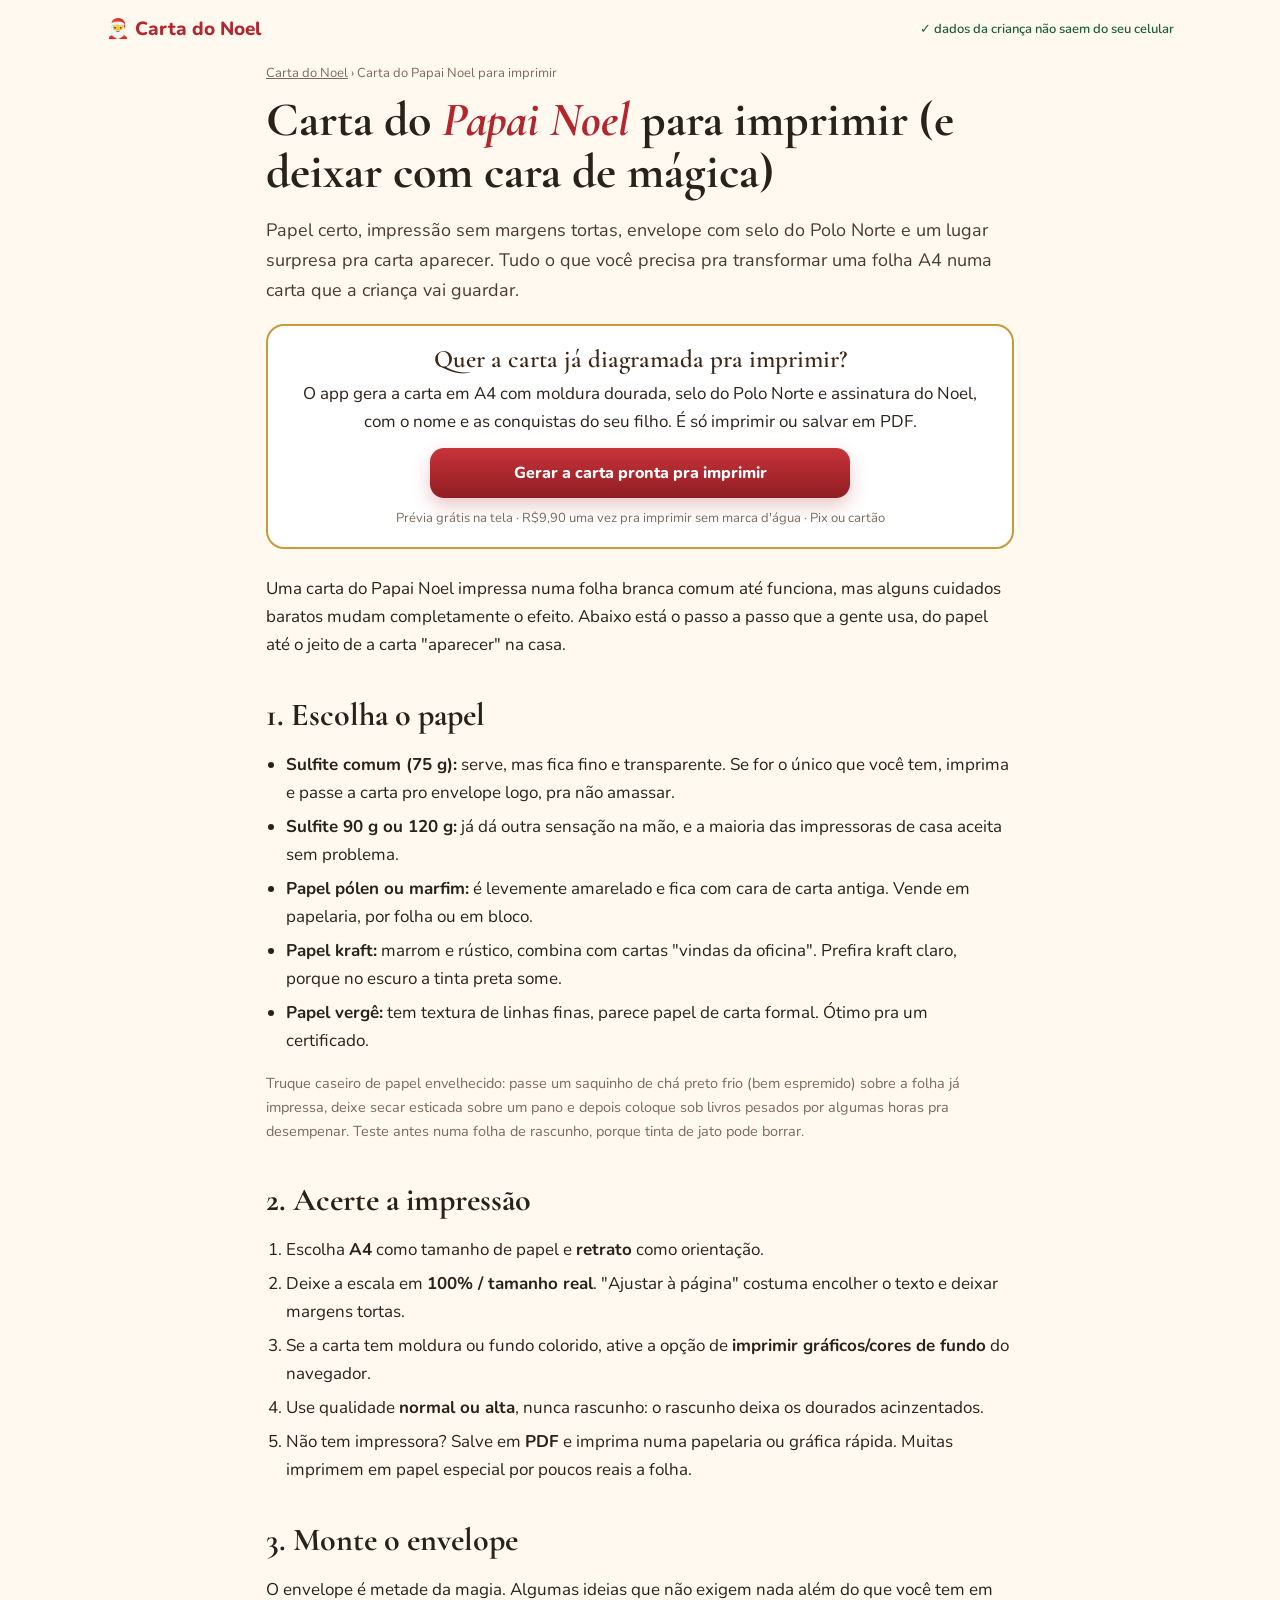
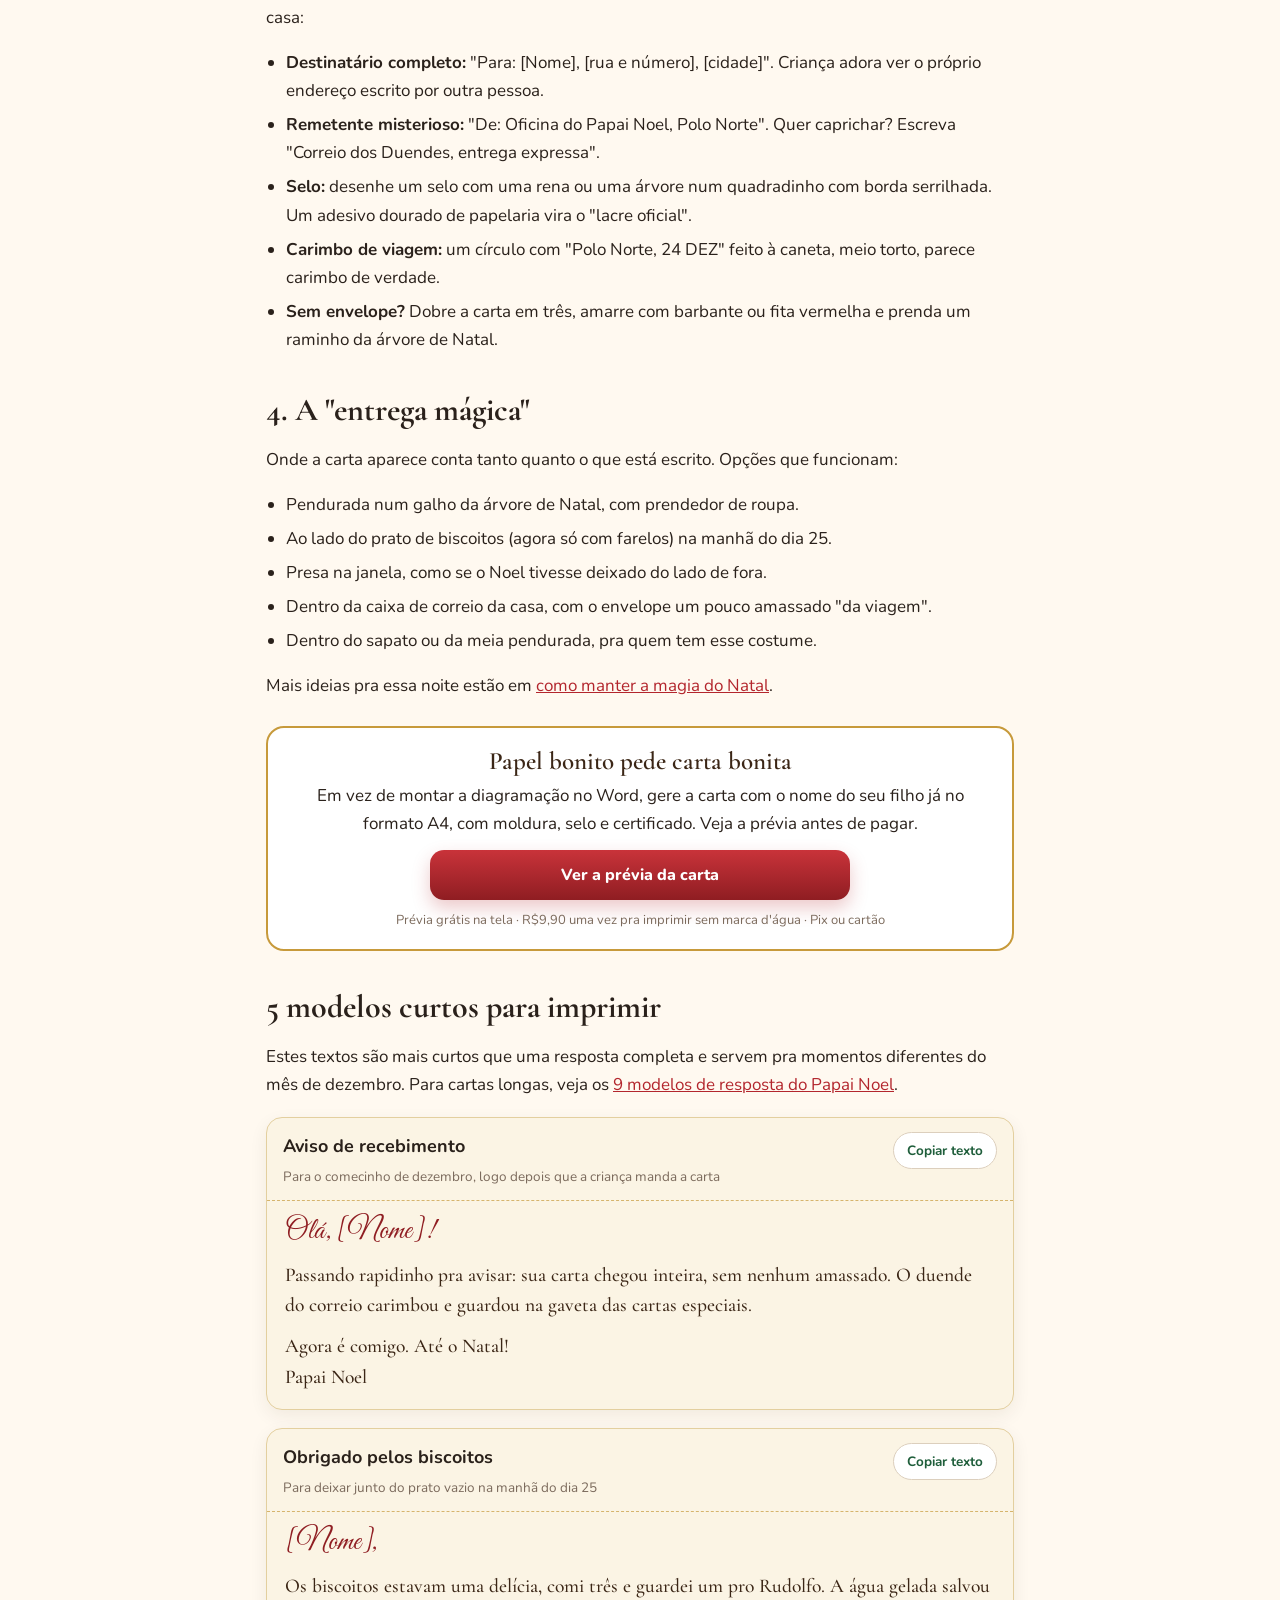
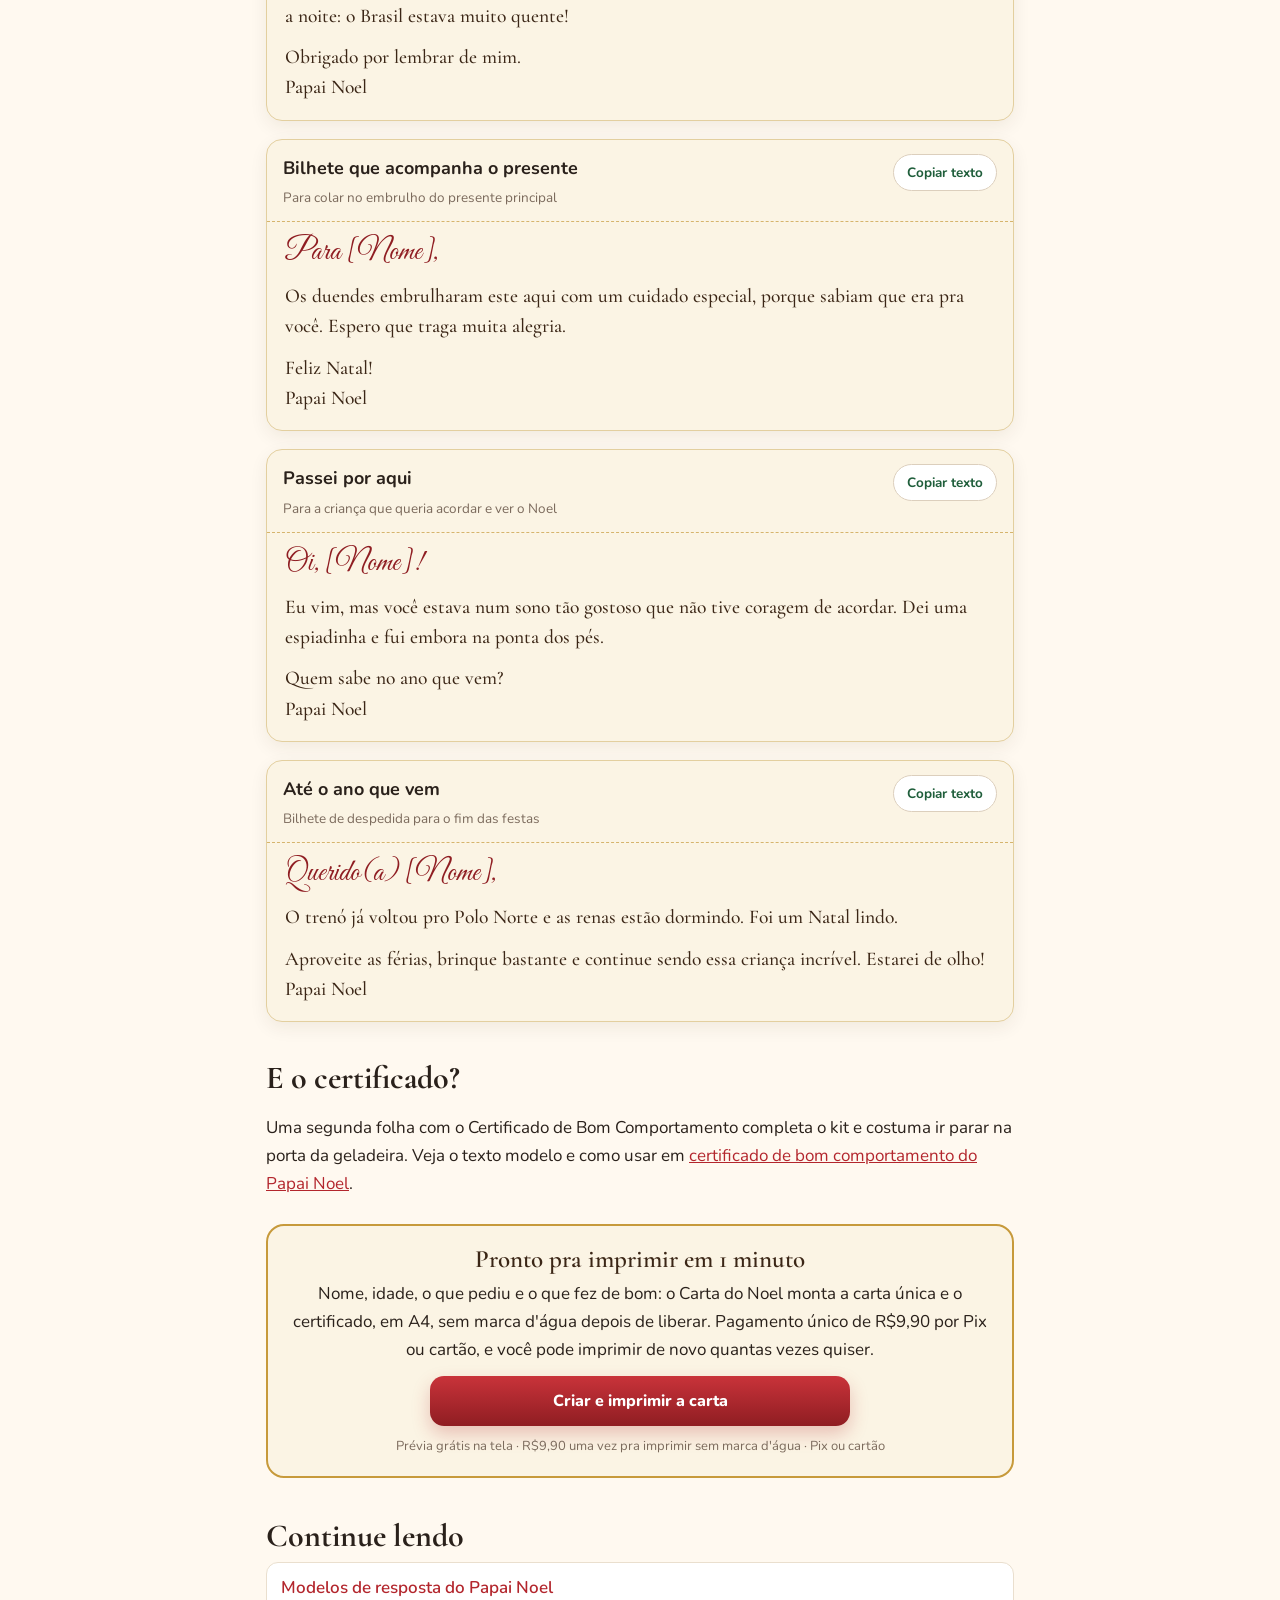
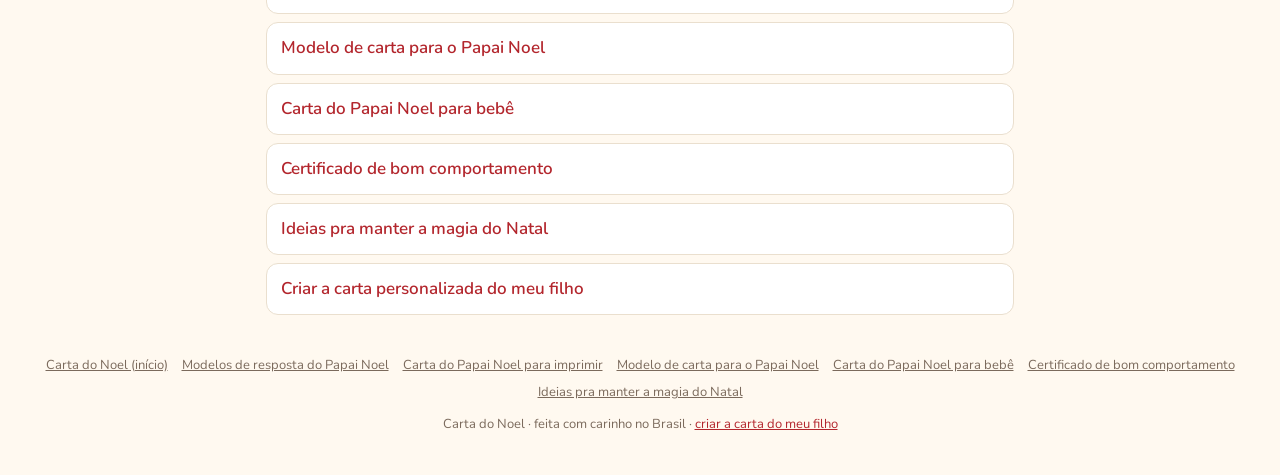
==== carta-do-papai-noel-para-imprimir/index.html @ 9a65ba03 "Squad P0: prévia legível no celular (tela cheia), exemplo antes de preencher, modo 'manhã do dia 25'" ====
<!doctype html>
<html lang="pt-BR">
<head>
<meta charset="utf-8">
<meta name="viewport" content="width=device-width,initial-scale=1">
<title>Carta do Papai Noel para Imprimir: guia e 5 modelos</title>
<meta name="description" content="Como imprimir a carta do Papai Noel bonita: papel, configurações, envelope com selo e a entrega mágica. Com 5 modelos curtos prontos para copiar.">
<link rel="canonical" href="https://giogas-pm.github.io/carta-noel/carta-do-papai-noel-para-imprimir/">
<meta property="og:title" content="Carta do Papai Noel para Imprimir: guia e 5 modelos">
<meta property="og:description" content="Como imprimir a carta do Papai Noel bonita: papel, configurações, envelope com selo e a entrega mágica. Com 5 modelos curtos prontos para copiar.">
<meta property="og:type" content="article">
<meta property="og:url" content="https://giogas-pm.github.io/carta-noel/carta-do-papai-noel-para-imprimir/">
<meta property="og:locale" content="pt_BR">
<link rel="icon" href="data:image/svg+xml,%3Csvg xmlns='http://www.w3.org/2000/svg' viewBox='0 0 100 100'%3E%3Ctext y='.9em' font-size='90'%3E🎅%3C/text%3E%3C/svg%3E">
<link rel="preconnect" href="https://fonts.googleapis.com"><link rel="preconnect" href="https://fonts.gstatic.com" crossorigin>
<link href="https://fonts.googleapis.com/css2?family=Cormorant+Garamond:ital,wght@0,500;0,600;1,500&family=Great+Vibes&family=Nunito:wght@400;600;800&display=swap" rel="stylesheet">
<style>
  :root{--red:#b3262d;--red2:#8f1d22;--green:#1f5e3b;--gold:#c79a3b;--ink:#3b2616;--paper:#fbf4e4;--bg:#fff9f0;--muted:#7b6a5c;--line:#eadfce}
  *{box-sizing:border-box}
  html{-webkit-text-size-adjust:100%}
  body{margin:0;font-family:Nunito,system-ui,sans-serif;background:var(--bg);color:#2a211b;line-height:1.65;font-size:17px}
  a{color:var(--red)}
  header{display:flex;align-items:center;justify-content:space-between;flex-wrap:wrap;gap:6px;padding:14px 16px;max-width:1100px;margin:0 auto}
  .logo{font-weight:800;font-size:19px;color:var(--red);text-decoration:none}
  .trust{font-size:13px;color:var(--green);font-weight:600}
  .wrap{max-width:780px;margin:0 auto;padding:0 16px}
  .crumbs{font-size:13px;color:var(--muted);margin:4px 0 0}
  .crumbs a{color:var(--muted)}
  h1{font-family:'Cormorant Garamond',serif;font-size:clamp(32px,7vw,48px);line-height:1.08;margin:10px 0 12px}
  h1 em{color:var(--red);font-style:italic}
  .lead{font-size:18px;color:#4a3b30}
  h2{font-family:'Cormorant Garamond',serif;font-size:clamp(26px,5vw,32px);line-height:1.15;margin:38px 0 8px}
  h3{font-size:18px;margin:0}
  .toc{background:#fff;border:1px solid var(--line);border-radius:16px;padding:12px 18px;margin:18px 0;font-size:15.5px}
  .toc b{display:block;margin-bottom:4px}
  .toc ol{margin:0;padding-left:20px}
  .card{background:#fff;border:1px solid var(--line);border-radius:16px;padding:14px 18px;margin:12px 0}
  ul.tips,ol.tips{padding-left:20px}
  ul.tips li,ol.tips li{margin:6px 0}
  .modelo{background:var(--paper);border:1px solid #e3cf9f;border-radius:16px;margin:18px 0;overflow:hidden;box-shadow:0 6px 18px rgba(60,40,20,.07)}
  .mh{display:flex;align-items:flex-start;justify-content:space-between;gap:10px;padding:14px 16px 10px;border-bottom:1px dashed rgba(199,154,59,.7)}
  .mh .sub{font-size:13.5px;color:var(--muted)}
  .copy{flex:none;border:1px solid #dccfbd;background:#fff;border-radius:999px;padding:8px 13px;font:700 13.5px Nunito,sans-serif;cursor:pointer;color:var(--green)}
  .copy.ok{background:var(--green);color:#fff;border-color:var(--green)}
  .txt{padding:12px 18px 6px;color:var(--ink);font:500 19.5px/1.55 'Cormorant Garamond',serif}
  .txt p{margin:0 0 11px}
  .txt p:first-child{font-family:'Great Vibes',cursive;font-size:30px;color:var(--red2);line-height:1.2}
  .btn{display:inline-block;border:0;border-radius:14px;padding:14px 20px;font:800 16px Nunito,sans-serif;cursor:pointer;text-decoration:none;text-align:center}
  .btn-red{background:linear-gradient(180deg,#c9333a,var(--red2));color:#fff;box-shadow:0 8px 18px rgba(179,38,45,.25)}
  .cta{background:#fff;border:2px solid var(--gold);border-radius:18px;padding:18px;margin:26px 0;text-align:center}
  .cta .ct{font-family:'Cormorant Garamond',serif;font-size:25px;font-weight:600;line-height:1.2;margin:0 0 6px;color:var(--ink)}
  .cta p{margin:0 0 12px}
  .cta .btn{width:100%;max-width:420px}
  .cta-top{margin-top:16px}
  .cta-end{background:var(--paper)}
  .price{font-size:13px;color:var(--muted);margin:10px 0 0!important}
  .note{font-size:14.5px;color:var(--muted)}
  .rel{margin:40px 0 10px}
  .rel ul{list-style:none;padding:0;margin:0;display:grid;gap:8px}
  .rel li a{display:block;background:#fff;border:1px solid var(--line);border-radius:12px;padding:11px 14px;text-decoration:none;font-weight:600}
  footer{text-align:center;color:var(--muted);font-size:13px;padding:30px 16px 40px}
  footer nav{display:flex;flex-wrap:wrap;justify-content:center;gap:6px 14px;margin-bottom:10px}
  footer nav a{color:var(--muted)}
  .toast{position:fixed;left:50%;bottom:22px;transform:translateX(-50%);background:#2a211b;color:#fff;padding:10px 16px;border-radius:12px;font-size:14px;opacity:0;transition:.25s;pointer-events:none;z-index:9;max-width:90vw;text-align:center}
  .toast.show{opacity:1}
</style>
<script type="application/ld+json">{"@context": "https://schema.org", "@type": "BreadcrumbList", "itemListElement": [{"@type": "ListItem", "position": 1, "name": "Carta do Noel", "item": "https://giogas-pm.github.io/carta-noel/"}, {"@type": "ListItem", "position": 2, "name": "Carta do Papai Noel para imprimir", "item": "https://giogas-pm.github.io/carta-noel/carta-do-papai-noel-para-imprimir/"}]}</script>
</head>
<body>
<header><a class="logo" href="/carta-noel/">🎅 Carta do Noel</a><span class="trust">✓ dados da criança não saem do seu celular</span></header>
<main class="wrap">
<nav class="crumbs" aria-label="Você está em"><a href="/carta-noel/">Carta do Noel</a> › Carta do Papai Noel para imprimir</nav>
<h1>Carta do <em>Papai Noel</em> para imprimir (e deixar com cara de mágica)</h1>
<p class="lead">Papel certo, impressão sem margens tortas, envelope com selo do Polo Norte e um lugar surpresa pra carta aparecer. Tudo o que você precisa pra transformar uma folha A4 numa carta que a criança vai guardar.</p>
<aside class="cta cta-top">
  <p class="ct">Quer a carta já diagramada pra imprimir?</p>
  <p>O app gera a carta em A4 com moldura dourada, selo do Polo Norte e assinatura do Noel, com o nome e as conquistas do seu filho. É só imprimir ou salvar em PDF.</p>
  <a class="btn btn-red" href="/carta-noel/?src=seo" data-cta="top">Gerar a carta pronta pra imprimir</a>
  <p class="price">Prévia grátis na tela · R$9,90 uma vez pra imprimir sem marca d'água · Pix ou cartão</p>
</aside>

<p>Uma carta do Papai Noel impressa numa folha branca comum até funciona, mas alguns cuidados baratos mudam completamente o efeito. Abaixo está o passo a passo que a gente usa, do papel até o jeito de a carta "aparecer" na casa.</p>

<h2>1. Escolha o papel</h2>
<ul class="tips">
<li><b>Sulfite comum (75 g):</b> serve, mas fica fino e transparente. Se for o único que você tem, imprima e passe a carta pro envelope logo, pra não amassar.</li>
<li><b>Sulfite 90 g ou 120 g:</b> já dá outra sensação na mão, e a maioria das impressoras de casa aceita sem problema.</li>
<li><b>Papel pólen ou marfim:</b> é levemente amarelado e fica com cara de carta antiga. Vende em papelaria, por folha ou em bloco.</li>
<li><b>Papel kraft:</b> marrom e rústico, combina com cartas "vindas da oficina". Prefira kraft claro, porque no escuro a tinta preta some.</li>
<li><b>Papel vergê:</b> tem textura de linhas finas, parece papel de carta formal. Ótimo pra um certificado.</li>
</ul>
<p class="note">Truque caseiro de papel envelhecido: passe um saquinho de chá preto frio (bem espremido) sobre a folha já impressa, deixe secar esticada sobre um pano e depois coloque sob livros pesados por algumas horas pra desempenar. Teste antes numa folha de rascunho, porque tinta de jato pode borrar.</p>

<h2>2. Acerte a impressão</h2>
<ol class="tips">
<li>Escolha <b>A4</b> como tamanho de papel e <b>retrato</b> como orientação.</li>
<li>Deixe a escala em <b>100% / tamanho real</b>. "Ajustar à página" costuma encolher o texto e deixar margens tortas.</li>
<li>Se a carta tem moldura ou fundo colorido, ative a opção de <b>imprimir gráficos/cores de fundo</b> do navegador.</li>
<li>Use qualidade <b>normal ou alta</b>, nunca rascunho: o rascunho deixa os dourados acinzentados.</li>
<li>Não tem impressora? Salve em <b>PDF</b> e imprima numa papelaria ou gráfica rápida. Muitas imprimem em papel especial por poucos reais a folha.</li>
</ol>

<h2>3. Monte o envelope</h2>
<p>O envelope é metade da magia. Algumas ideias que não exigem nada além do que você tem em casa:</p>
<ul class="tips">
<li><b>Destinatário completo:</b> "Para: [Nome], [rua e número], [cidade]". Criança adora ver o próprio endereço escrito por outra pessoa.</li>
<li><b>Remetente misterioso:</b> "De: Oficina do Papai Noel, Polo Norte". Quer caprichar? Escreva "Correio dos Duendes, entrega expressa".</li>
<li><b>Selo:</b> desenhe um selo com uma rena ou uma árvore num quadradinho com borda serrilhada. Um adesivo dourado de papelaria vira o "lacre oficial".</li>
<li><b>Carimbo de viagem:</b> um círculo com "Polo Norte, 24 DEZ" feito à caneta, meio torto, parece carimbo de verdade.</li>
<li><b>Sem envelope?</b> Dobre a carta em três, amarre com barbante ou fita vermelha e prenda um raminho da árvore de Natal.</li>
</ul>

<h2>4. A "entrega mágica"</h2>
<p>Onde a carta aparece conta tanto quanto o que está escrito. Opções que funcionam:</p>
<ul class="tips">
<li>Pendurada num galho da árvore de Natal, com prendedor de roupa.</li>
<li>Ao lado do prato de biscoitos (agora só com farelos) na manhã do dia 25.</li>
<li>Presa na janela, como se o Noel tivesse deixado do lado de fora.</li>
<li>Dentro da caixa de correio da casa, com o envelope um pouco amassado "da viagem".</li>
<li>Dentro do sapato ou da meia pendurada, pra quem tem esse costume.</li>
</ul>
<p>Mais ideias pra essa noite estão em <a href="/carta-noel/ideias-magia-do-natal/">como manter a magia do Natal</a>.</p>
<aside class="cta cta-mid">
  <p class="ct">Papel bonito pede carta bonita</p>
  <p>Em vez de montar a diagramação no Word, gere a carta com o nome do seu filho já no formato A4, com moldura, selo e certificado. Veja a prévia antes de pagar.</p>
  <a class="btn btn-red" href="/carta-noel/?src=seo" data-cta="mid">Ver a prévia da carta</a>
  <p class="price">Prévia grátis na tela · R$9,90 uma vez pra imprimir sem marca d'água · Pix ou cartão</p>
</aside>

<h2>5 modelos curtos para imprimir</h2>
<p>Estes textos são mais curtos que uma resposta completa e servem pra momentos diferentes do mês de dezembro. Para cartas longas, veja os <a href="/carta-noel/resposta-do-papai-noel/">9 modelos de resposta do Papai Noel</a>.</p>
<article class="modelo" id="modelo-1">
  <div class="mh"><div><h3>Aviso de recebimento</h3><span class="sub">Para o comecinho de dezembro, logo depois que a criança manda a carta</span></div><button class="copy" type="button">Copiar texto</button></div>
  <div class="txt"><p>Olá, [Nome]!</p><p>Passando rapidinho pra avisar: sua carta chegou inteira, sem nenhum amassado. O duende do correio carimbou e guardou na gaveta das cartas especiais.</p><p>Agora é comigo. Até o Natal!<br>Papai Noel</p></div>
</article>
<article class="modelo" id="modelo-2">
  <div class="mh"><div><h3>Obrigado pelos biscoitos</h3><span class="sub">Para deixar junto do prato vazio na manhã do dia 25</span></div><button class="copy" type="button">Copiar texto</button></div>
  <div class="txt"><p>[Nome],</p><p>Os biscoitos estavam uma delícia, comi três e guardei um pro Rudolfo. A água gelada salvou a noite: o Brasil estava muito quente!</p><p>Obrigado por lembrar de mim.<br>Papai Noel</p></div>
</article>
<article class="modelo" id="modelo-3">
  <div class="mh"><div><h3>Bilhete que acompanha o presente</h3><span class="sub">Para colar no embrulho do presente principal</span></div><button class="copy" type="button">Copiar texto</button></div>
  <div class="txt"><p>Para [Nome],</p><p>Os duendes embrulharam este aqui com um cuidado especial, porque sabiam que era pra você. Espero que traga muita alegria.</p><p>Feliz Natal!<br>Papai Noel</p></div>
</article>
<article class="modelo" id="modelo-4">
  <div class="mh"><div><h3>Passei por aqui</h3><span class="sub">Para a criança que queria acordar e ver o Noel</span></div><button class="copy" type="button">Copiar texto</button></div>
  <div class="txt"><p>Oi, [Nome]!</p><p>Eu vim, mas você estava num sono tão gostoso que não tive coragem de acordar. Dei uma espiadinha e fui embora na ponta dos pés.</p><p>Quem sabe no ano que vem?<br>Papai Noel</p></div>
</article>
<article class="modelo" id="modelo-5">
  <div class="mh"><div><h3>Até o ano que vem</h3><span class="sub">Bilhete de despedida para o fim das festas</span></div><button class="copy" type="button">Copiar texto</button></div>
  <div class="txt"><p>Querido(a) [Nome],</p><p>O trenó já voltou pro Polo Norte e as renas estão dormindo. Foi um Natal lindo.</p><p>Aproveite as férias, brinque bastante e continue sendo essa criança incrível. Estarei de olho!<br>Papai Noel</p></div>
</article>

<h2>E o certificado?</h2>
<p>Uma segunda folha com o Certificado de Bom Comportamento completa o kit e costuma ir parar na porta da geladeira. Veja o texto modelo e como usar em <a href="/carta-noel/certificado-de-bom-comportamento/">certificado de bom comportamento do Papai Noel</a>.</p>
<aside class="cta cta-end">
  <p class="ct">Pronto pra imprimir em 1 minuto</p>
  <p>Nome, idade, o que pediu e o que fez de bom: o Carta do Noel monta a carta única e o certificado, em A4, sem marca d'água depois de liberar. Pagamento único de R$9,90 por Pix ou cartão, e você pode imprimir de novo quantas vezes quiser.</p>
  <a class="btn btn-red" href="/carta-noel/?src=seo" data-cta="end">Criar e imprimir a carta</a>
  <p class="price">Prévia grátis na tela · R$9,90 uma vez pra imprimir sem marca d'água · Pix ou cartão</p>
</aside>

<section class="rel"><h2>Continue lendo</h2><ul><li><a href="/carta-noel/resposta-do-papai-noel/">Modelos de resposta do Papai Noel</a></li><li><a href="/carta-noel/modelo-de-carta-do-papai-noel/">Modelo de carta para o Papai Noel</a></li><li><a href="/carta-noel/carta-do-papai-noel-primeiro-natal/">Carta do Papai Noel para bebê</a></li><li><a href="/carta-noel/certificado-de-bom-comportamento/">Certificado de bom comportamento</a></li><li><a href="/carta-noel/ideias-magia-do-natal/">Ideias pra manter a magia do Natal</a></li><li><a href="/carta-noel/?src=seo">Criar a carta personalizada do meu filho</a></li></ul></section>
</main>
<footer><nav aria-label="Guias de Natal"><a href="/carta-noel/">Carta do Noel (início)</a><a href="/carta-noel/resposta-do-papai-noel/">Modelos de resposta do Papai Noel</a><a href="/carta-noel/carta-do-papai-noel-para-imprimir/">Carta do Papai Noel para imprimir</a><a href="/carta-noel/modelo-de-carta-do-papai-noel/">Modelo de carta para o Papai Noel</a><a href="/carta-noel/carta-do-papai-noel-primeiro-natal/">Carta do Papai Noel para bebê</a><a href="/carta-noel/certificado-de-bom-comportamento/">Certificado de bom comportamento</a><a href="/carta-noel/ideias-magia-do-natal/">Ideias pra manter a magia do Natal</a></nav>Carta do Noel · feita com carinho no Brasil · <a href="/carta-noel/?src=seo">criar a carta do meu filho</a></footer>
<div class="toast" id="toast" role="status" aria-live="polite"></div>
<script>
/* Copiar modelos de texto. Os CTAs são links simples para /carta-noel/?src=seo:
   o próprio app registra o evento seo_land ao abrir, então nada extra é feito aqui. */
(function(){
  var t=document.getElementById('toast');
  function toast(m){t.textContent=m;t.classList.add('show');clearTimeout(toast._t);toast._t=setTimeout(function(){t.classList.remove('show')},3000)}
  function fallback(s){var a=document.createElement('textarea');a.value=s;a.setAttribute('readonly','');a.style.position='fixed';a.style.opacity='0';document.body.appendChild(a);a.select();try{document.execCommand('copy')}catch(_){}document.body.removeChild(a)}
  document.addEventListener('click',function(e){
    var b=e.target.closest&&e.target.closest('.copy');if(!b)return;
    var s=Array.prototype.map.call(b.closest('.modelo').querySelectorAll('.txt p'),function(p){return p.innerText.trim()}).join('\n\n');
    var done=function(){b.classList.add('ok');b.textContent='Copiado ✓';toast('Texto copiado! Troque o que está entre [colchetes].');setTimeout(function(){b.classList.remove('ok');b.textContent='Copiar texto'},2500)};
    if(navigator.clipboard&&window.isSecureContext){navigator.clipboard.writeText(s).then(done,function(){fallback(s);done()})}else{fallback(s);done()}
  });
})();
</script>
</body>
</html>
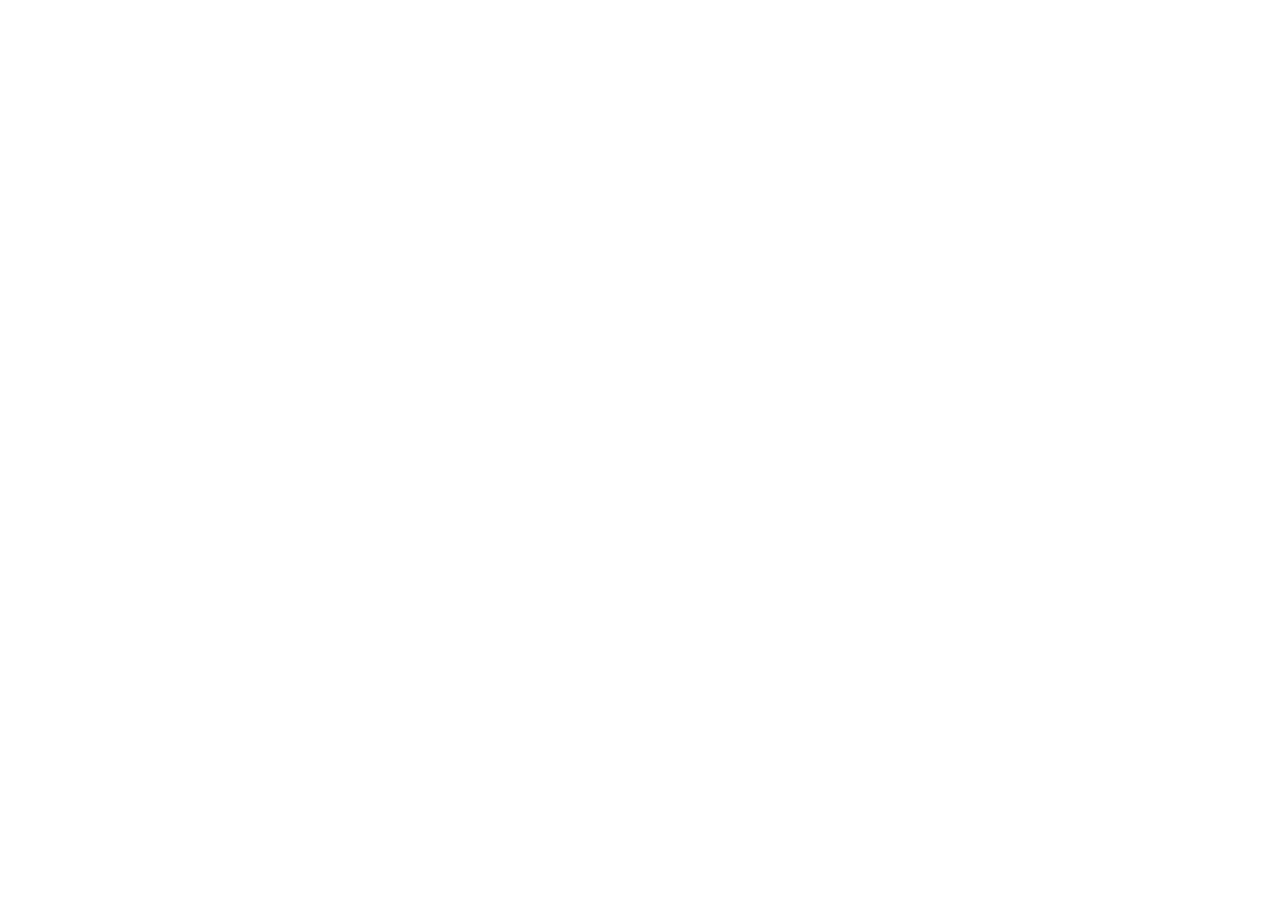
==== commit b7b8adb2: "Mudamos para ficapronto.com.br (redirect por pagina) Co-Authored-By: Claude Opus 5.5 <noreply@anthro" ====
--- a/carta-do-papai-noel-para-imprimir/index.html
+++ b/carta-do-papai-noel-para-imprimir/index.html
@@ -1,182 +1,5 @@
-<!doctype html>
-<html lang="pt-BR">
-<head>
-<meta charset="utf-8">
-<meta name="viewport" content="width=device-width,initial-scale=1">
-<title>Carta do Papai Noel para Imprimir: guia e 5 modelos</title>
-<meta name="description" content="Como imprimir a carta do Papai Noel bonita: papel, configurações, envelope com selo e a entrega mágica. Com 5 modelos curtos prontos para copiar.">
-<link rel="canonical" href="https://giogas-pm.github.io/carta-noel/carta-do-papai-noel-para-imprimir/">
-<meta property="og:title" content="Carta do Papai Noel para Imprimir: guia e 5 modelos">
-<meta property="og:description" content="Como imprimir a carta do Papai Noel bonita: papel, configurações, envelope com selo e a entrega mágica. Com 5 modelos curtos prontos para copiar.">
-<meta property="og:type" content="article">
-<meta property="og:url" content="https://giogas-pm.github.io/carta-noel/carta-do-papai-noel-para-imprimir/">
-<meta property="og:locale" content="pt_BR">
-<link rel="icon" href="data:image/svg+xml,%3Csvg xmlns='http://www.w3.org/2000/svg' viewBox='0 0 100 100'%3E%3Ctext y='.9em' font-size='90'%3E🎅%3C/text%3E%3C/svg%3E">
-<link rel="preconnect" href="https://fonts.googleapis.com"><link rel="preconnect" href="https://fonts.gstatic.com" crossorigin>
-<link href="https://fonts.googleapis.com/css2?family=Cormorant+Garamond:ital,wght@0,500;0,600;1,500&family=Great+Vibes&family=Nunito:wght@400;600;800&display=swap" rel="stylesheet">
-<style>
-  :root{--red:#b3262d;--red2:#8f1d22;--green:#1f5e3b;--gold:#c79a3b;--ink:#3b2616;--paper:#fbf4e4;--bg:#fff9f0;--muted:#7b6a5c;--line:#eadfce}
-  *{box-sizing:border-box}
-  html{-webkit-text-size-adjust:100%}
-  body{margin:0;font-family:Nunito,system-ui,sans-serif;background:var(--bg);color:#2a211b;line-height:1.65;font-size:17px}
-  a{color:var(--red)}
-  header{display:flex;align-items:center;justify-content:space-between;flex-wrap:wrap;gap:6px;padding:14px 16px;max-width:1100px;margin:0 auto}
-  .logo{font-weight:800;font-size:19px;color:var(--red);text-decoration:none}
-  .trust{font-size:13px;color:var(--green);font-weight:600}
-  .wrap{max-width:780px;margin:0 auto;padding:0 16px}
-  .crumbs{font-size:13px;color:var(--muted);margin:4px 0 0}
-  .crumbs a{color:var(--muted)}
-  h1{font-family:'Cormorant Garamond',serif;font-size:clamp(32px,7vw,48px);line-height:1.08;margin:10px 0 12px}
-  h1 em{color:var(--red);font-style:italic}
-  .lead{font-size:18px;color:#4a3b30}
-  h2{font-family:'Cormorant Garamond',serif;font-size:clamp(26px,5vw,32px);line-height:1.15;margin:38px 0 8px}
-  h3{font-size:18px;margin:0}
-  .toc{background:#fff;border:1px solid var(--line);border-radius:16px;padding:12px 18px;margin:18px 0;font-size:15.5px}
-  .toc b{display:block;margin-bottom:4px}
-  .toc ol{margin:0;padding-left:20px}
-  .card{background:#fff;border:1px solid var(--line);border-radius:16px;padding:14px 18px;margin:12px 0}
-  ul.tips,ol.tips{padding-left:20px}
-  ul.tips li,ol.tips li{margin:6px 0}
-  .modelo{background:var(--paper);border:1px solid #e3cf9f;border-radius:16px;margin:18px 0;overflow:hidden;box-shadow:0 6px 18px rgba(60,40,20,.07)}
-  .mh{display:flex;align-items:flex-start;justify-content:space-between;gap:10px;padding:14px 16px 10px;border-bottom:1px dashed rgba(199,154,59,.7)}
-  .mh .sub{font-size:13.5px;color:var(--muted)}
-  .copy{flex:none;border:1px solid #dccfbd;background:#fff;border-radius:999px;padding:8px 13px;font:700 13.5px Nunito,sans-serif;cursor:pointer;color:var(--green)}
-  .copy.ok{background:var(--green);color:#fff;border-color:var(--green)}
-  .txt{padding:12px 18px 6px;color:var(--ink);font:500 19.5px/1.55 'Cormorant Garamond',serif}
-  .txt p{margin:0 0 11px}
-  .txt p:first-child{font-family:'Great Vibes',cursive;font-size:30px;color:var(--red2);line-height:1.2}
-  .btn{display:inline-block;border:0;border-radius:14px;padding:14px 20px;font:800 16px Nunito,sans-serif;cursor:pointer;text-decoration:none;text-align:center}
-  .btn-red{background:linear-gradient(180deg,#c9333a,var(--red2));color:#fff;box-shadow:0 8px 18px rgba(179,38,45,.25)}
-  .cta{background:#fff;border:2px solid var(--gold);border-radius:18px;padding:18px;margin:26px 0;text-align:center}
-  .cta .ct{font-family:'Cormorant Garamond',serif;font-size:25px;font-weight:600;line-height:1.2;margin:0 0 6px;color:var(--ink)}
-  .cta p{margin:0 0 12px}
-  .cta .btn{width:100%;max-width:420px}
-  .cta-top{margin-top:16px}
-  .cta-end{background:var(--paper)}
-  .price{font-size:13px;color:var(--muted);margin:10px 0 0!important}
-  .note{font-size:14.5px;color:var(--muted)}
-  .rel{margin:40px 0 10px}
-  .rel ul{list-style:none;padding:0;margin:0;display:grid;gap:8px}
-  .rel li a{display:block;background:#fff;border:1px solid var(--line);border-radius:12px;padding:11px 14px;text-decoration:none;font-weight:600}
-  footer{text-align:center;color:var(--muted);font-size:13px;padding:30px 16px 40px}
-  footer nav{display:flex;flex-wrap:wrap;justify-content:center;gap:6px 14px;margin-bottom:10px}
-  footer nav a{color:var(--muted)}
-  .toast{position:fixed;left:50%;bottom:22px;transform:translateX(-50%);background:#2a211b;color:#fff;padding:10px 16px;border-radius:12px;font-size:14px;opacity:0;transition:.25s;pointer-events:none;z-index:9;max-width:90vw;text-align:center}
-  .toast.show{opacity:1}
-</style>
-<script type="application/ld+json">{"@context": "https://schema.org", "@type": "BreadcrumbList", "itemListElement": [{"@type": "ListItem", "position": 1, "name": "Carta do Noel", "item": "https://giogas-pm.github.io/carta-noel/"}, {"@type": "ListItem", "position": 2, "name": "Carta do Papai Noel para imprimir", "item": "https://giogas-pm.github.io/carta-noel/carta-do-papai-noel-para-imprimir/"}]}</script>
-</head>
-<body>
-<header><a class="logo" href="/carta-noel/">🎅 Carta do Noel</a><span class="trust">✓ dados da criança não saem do seu celular</span></header>
-<main class="wrap">
-<nav class="crumbs" aria-label="Você está em"><a href="/carta-noel/">Carta do Noel</a> › Carta do Papai Noel para imprimir</nav>
-<h1>Carta do <em>Papai Noel</em> para imprimir (e deixar com cara de mágica)</h1>
-<p class="lead">Papel certo, impressão sem margens tortas, envelope com selo do Polo Norte e um lugar surpresa pra carta aparecer. Tudo o que você precisa pra transformar uma folha A4 numa carta que a criança vai guardar.</p>
-<aside class="cta cta-top">
-  <p class="ct">Quer a carta já diagramada pra imprimir?</p>
-  <p>O app gera a carta em A4 com moldura dourada, selo do Polo Norte e assinatura do Noel, com o nome e as conquistas do seu filho. É só imprimir ou salvar em PDF.</p>
-  <a class="btn btn-red" href="/carta-noel/?src=seo" data-cta="top">Gerar a carta pronta pra imprimir</a>
-  <p class="price">Prévia grátis na tela · R$9,90 uma vez pra imprimir sem marca d'água · Pix ou cartão</p>
-</aside>
-
-<p>Uma carta do Papai Noel impressa numa folha branca comum até funciona, mas alguns cuidados baratos mudam completamente o efeito. Abaixo está o passo a passo que a gente usa, do papel até o jeito de a carta "aparecer" na casa.</p>
-
-<h2>1. Escolha o papel</h2>
-<ul class="tips">
-<li><b>Sulfite comum (75 g):</b> serve, mas fica fino e transparente. Se for o único que você tem, imprima e passe a carta pro envelope logo, pra não amassar.</li>
-<li><b>Sulfite 90 g ou 120 g:</b> já dá outra sensação na mão, e a maioria das impressoras de casa aceita sem problema.</li>
-<li><b>Papel pólen ou marfim:</b> é levemente amarelado e fica com cara de carta antiga. Vende em papelaria, por folha ou em bloco.</li>
-<li><b>Papel kraft:</b> marrom e rústico, combina com cartas "vindas da oficina". Prefira kraft claro, porque no escuro a tinta preta some.</li>
-<li><b>Papel vergê:</b> tem textura de linhas finas, parece papel de carta formal. Ótimo pra um certificado.</li>
-</ul>
-<p class="note">Truque caseiro de papel envelhecido: passe um saquinho de chá preto frio (bem espremido) sobre a folha já impressa, deixe secar esticada sobre um pano e depois coloque sob livros pesados por algumas horas pra desempenar. Teste antes numa folha de rascunho, porque tinta de jato pode borrar.</p>
-
-<h2>2. Acerte a impressão</h2>
-<ol class="tips">
-<li>Escolha <b>A4</b> como tamanho de papel e <b>retrato</b> como orientação.</li>
-<li>Deixe a escala em <b>100% / tamanho real</b>. "Ajustar à página" costuma encolher o texto e deixar margens tortas.</li>
-<li>Se a carta tem moldura ou fundo colorido, ative a opção de <b>imprimir gráficos/cores de fundo</b> do navegador.</li>
-<li>Use qualidade <b>normal ou alta</b>, nunca rascunho: o rascunho deixa os dourados acinzentados.</li>
-<li>Não tem impressora? Salve em <b>PDF</b> e imprima numa papelaria ou gráfica rápida. Muitas imprimem em papel especial por poucos reais a folha.</li>
-</ol>
-
-<h2>3. Monte o envelope</h2>
-<p>O envelope é metade da magia. Algumas ideias que não exigem nada além do que você tem em casa:</p>
-<ul class="tips">
-<li><b>Destinatário completo:</b> "Para: [Nome], [rua e número], [cidade]". Criança adora ver o próprio endereço escrito por outra pessoa.</li>
-<li><b>Remetente misterioso:</b> "De: Oficina do Papai Noel, Polo Norte". Quer caprichar? Escreva "Correio dos Duendes, entrega expressa".</li>
-<li><b>Selo:</b> desenhe um selo com uma rena ou uma árvore num quadradinho com borda serrilhada. Um adesivo dourado de papelaria vira o "lacre oficial".</li>
-<li><b>Carimbo de viagem:</b> um círculo com "Polo Norte, 24 DEZ" feito à caneta, meio torto, parece carimbo de verdade.</li>
-<li><b>Sem envelope?</b> Dobre a carta em três, amarre com barbante ou fita vermelha e prenda um raminho da árvore de Natal.</li>
-</ul>
-
-<h2>4. A "entrega mágica"</h2>
-<p>Onde a carta aparece conta tanto quanto o que está escrito. Opções que funcionam:</p>
-<ul class="tips">
-<li>Pendurada num galho da árvore de Natal, com prendedor de roupa.</li>
-<li>Ao lado do prato de biscoitos (agora só com farelos) na manhã do dia 25.</li>
-<li>Presa na janela, como se o Noel tivesse deixado do lado de fora.</li>
-<li>Dentro da caixa de correio da casa, com o envelope um pouco amassado "da viagem".</li>
-<li>Dentro do sapato ou da meia pendurada, pra quem tem esse costume.</li>
-</ul>
-<p>Mais ideias pra essa noite estão em <a href="/carta-noel/ideias-magia-do-natal/">como manter a magia do Natal</a>.</p>
-<aside class="cta cta-mid">
-  <p class="ct">Papel bonito pede carta bonita</p>
-  <p>Em vez de montar a diagramação no Word, gere a carta com o nome do seu filho já no formato A4, com moldura, selo e certificado. Veja a prévia antes de pagar.</p>
-  <a class="btn btn-red" href="/carta-noel/?src=seo" data-cta="mid">Ver a prévia da carta</a>
-  <p class="price">Prévia grátis na tela · R$9,90 uma vez pra imprimir sem marca d'água · Pix ou cartão</p>
-</aside>
-
-<h2>5 modelos curtos para imprimir</h2>
-<p>Estes textos são mais curtos que uma resposta completa e servem pra momentos diferentes do mês de dezembro. Para cartas longas, veja os <a href="/carta-noel/resposta-do-papai-noel/">9 modelos de resposta do Papai Noel</a>.</p>
-<article class="modelo" id="modelo-1">
-  <div class="mh"><div><h3>Aviso de recebimento</h3><span class="sub">Para o comecinho de dezembro, logo depois que a criança manda a carta</span></div><button class="copy" type="button">Copiar texto</button></div>
-  <div class="txt"><p>Olá, [Nome]!</p><p>Passando rapidinho pra avisar: sua carta chegou inteira, sem nenhum amassado. O duende do correio carimbou e guardou na gaveta das cartas especiais.</p><p>Agora é comigo. Até o Natal!<br>Papai Noel</p></div>
-</article>
-<article class="modelo" id="modelo-2">
-  <div class="mh"><div><h3>Obrigado pelos biscoitos</h3><span class="sub">Para deixar junto do prato vazio na manhã do dia 25</span></div><button class="copy" type="button">Copiar texto</button></div>
-  <div class="txt"><p>[Nome],</p><p>Os biscoitos estavam uma delícia, comi três e guardei um pro Rudolfo. A água gelada salvou a noite: o Brasil estava muito quente!</p><p>Obrigado por lembrar de mim.<br>Papai Noel</p></div>
-</article>
-<article class="modelo" id="modelo-3">
-  <div class="mh"><div><h3>Bilhete que acompanha o presente</h3><span class="sub">Para colar no embrulho do presente principal</span></div><button class="copy" type="button">Copiar texto</button></div>
-  <div class="txt"><p>Para [Nome],</p><p>Os duendes embrulharam este aqui com um cuidado especial, porque sabiam que era pra você. Espero que traga muita alegria.</p><p>Feliz Natal!<br>Papai Noel</p></div>
-</article>
-<article class="modelo" id="modelo-4">
-  <div class="mh"><div><h3>Passei por aqui</h3><span class="sub">Para a criança que queria acordar e ver o Noel</span></div><button class="copy" type="button">Copiar texto</button></div>
-  <div class="txt"><p>Oi, [Nome]!</p><p>Eu vim, mas você estava num sono tão gostoso que não tive coragem de acordar. Dei uma espiadinha e fui embora na ponta dos pés.</p><p>Quem sabe no ano que vem?<br>Papai Noel</p></div>
-</article>
-<article class="modelo" id="modelo-5">
-  <div class="mh"><div><h3>Até o ano que vem</h3><span class="sub">Bilhete de despedida para o fim das festas</span></div><button class="copy" type="button">Copiar texto</button></div>
-  <div class="txt"><p>Querido(a) [Nome],</p><p>O trenó já voltou pro Polo Norte e as renas estão dormindo. Foi um Natal lindo.</p><p>Aproveite as férias, brinque bastante e continue sendo essa criança incrível. Estarei de olho!<br>Papai Noel</p></div>
-</article>
-
-<h2>E o certificado?</h2>
-<p>Uma segunda folha com o Certificado de Bom Comportamento completa o kit e costuma ir parar na porta da geladeira. Veja o texto modelo e como usar em <a href="/carta-noel/certificado-de-bom-comportamento/">certificado de bom comportamento do Papai Noel</a>.</p>
-<aside class="cta cta-end">
-  <p class="ct">Pronto pra imprimir em 1 minuto</p>
-  <p>Nome, idade, o que pediu e o que fez de bom: o Carta do Noel monta a carta única e o certificado, em A4, sem marca d'água depois de liberar. Pagamento único de R$9,90 por Pix ou cartão, e você pode imprimir de novo quantas vezes quiser.</p>
-  <a class="btn btn-red" href="/carta-noel/?src=seo" data-cta="end">Criar e imprimir a carta</a>
-  <p class="price">Prévia grátis na tela · R$9,90 uma vez pra imprimir sem marca d'água · Pix ou cartão</p>
-</aside>
-
-<section class="rel"><h2>Continue lendo</h2><ul><li><a href="/carta-noel/resposta-do-papai-noel/">Modelos de resposta do Papai Noel</a></li><li><a href="/carta-noel/modelo-de-carta-do-papai-noel/">Modelo de carta para o Papai Noel</a></li><li><a href="/carta-noel/carta-do-papai-noel-primeiro-natal/">Carta do Papai Noel para bebê</a></li><li><a href="/carta-noel/certificado-de-bom-comportamento/">Certificado de bom comportamento</a></li><li><a href="/carta-noel/ideias-magia-do-natal/">Ideias pra manter a magia do Natal</a></li><li><a href="/carta-noel/?src=seo">Criar a carta personalizada do meu filho</a></li></ul></section>
-</main>
-<footer><nav aria-label="Guias de Natal"><a href="/carta-noel/">Carta do Noel (início)</a><a href="/carta-noel/resposta-do-papai-noel/">Modelos de resposta do Papai Noel</a><a href="/carta-noel/carta-do-papai-noel-para-imprimir/">Carta do Papai Noel para imprimir</a><a href="/carta-noel/modelo-de-carta-do-papai-noel/">Modelo de carta para o Papai Noel</a><a href="/carta-noel/carta-do-papai-noel-primeiro-natal/">Carta do Papai Noel para bebê</a><a href="/carta-noel/certificado-de-bom-comportamento/">Certificado de bom comportamento</a><a href="/carta-noel/ideias-magia-do-natal/">Ideias pra manter a magia do Natal</a></nav>Carta do Noel · feita com carinho no Brasil · <a href="/carta-noel/?src=seo">criar a carta do meu filho</a></footer>
-<div class="toast" id="toast" role="status" aria-live="polite"></div>
-<script>
-/* Copiar modelos de texto. Os CTAs são links simples para /carta-noel/?src=seo:
-   o próprio app registra o evento seo_land ao abrir, então nada extra é feito aqui. */
-(function(){
-  var t=document.getElementById('toast');
-  function toast(m){t.textContent=m;t.classList.add('show');clearTimeout(toast._t);toast._t=setTimeout(function(){t.classList.remove('show')},3000)}
-  function fallback(s){var a=document.createElement('textarea');a.value=s;a.setAttribute('readonly','');a.style.position='fixed';a.style.opacity='0';document.body.appendChild(a);a.select();try{document.execCommand('copy')}catch(_){}document.body.removeChild(a)}
-  document.addEventListener('click',function(e){
-    var b=e.target.closest&&e.target.closest('.copy');if(!b)return;
-    var s=Array.prototype.map.call(b.closest('.modelo').querySelectorAll('.txt p'),function(p){return p.innerText.trim()}).join('\n\n');
-    var done=function(){b.classList.add('ok');b.textContent='Copiado ✓';toast('Texto copiado! Troque o que está entre [colchetes].');setTimeout(function(){b.classList.remove('ok');b.textContent='Copiar texto'},2500)};
-    if(navigator.clipboard&&window.isSecureContext){navigator.clipboard.writeText(s).then(done,function(){fallback(s);done()})}else{fallback(s);done()}
-  });
-})();
-</script>
-</body>
-</html>
+<!doctype html><html lang="pt-BR"><head><meta charset="utf-8"><title>Mudamos para ficapronto.com.br</title>
+<link rel="canonical" href="https://ficapronto.com.br/carta-noel/carta-do-papai-noel-para-imprimir/">
+<script>location.replace("https://ficapronto.com.br"+location.pathname+location.search+location.hash)</script>
+<meta http-equiv="refresh" content="0; url=https://ficapronto.com.br/carta-noel/carta-do-papai-noel-para-imprimir/">
+</head><body><p>Mudamos de endereço: <a href="https://ficapronto.com.br/carta-noel/carta-do-papai-noel-para-imprimir/">https://ficapronto.com.br/carta-noel/carta-do-papai-noel-para-imprimir/</a></p></body></html>
